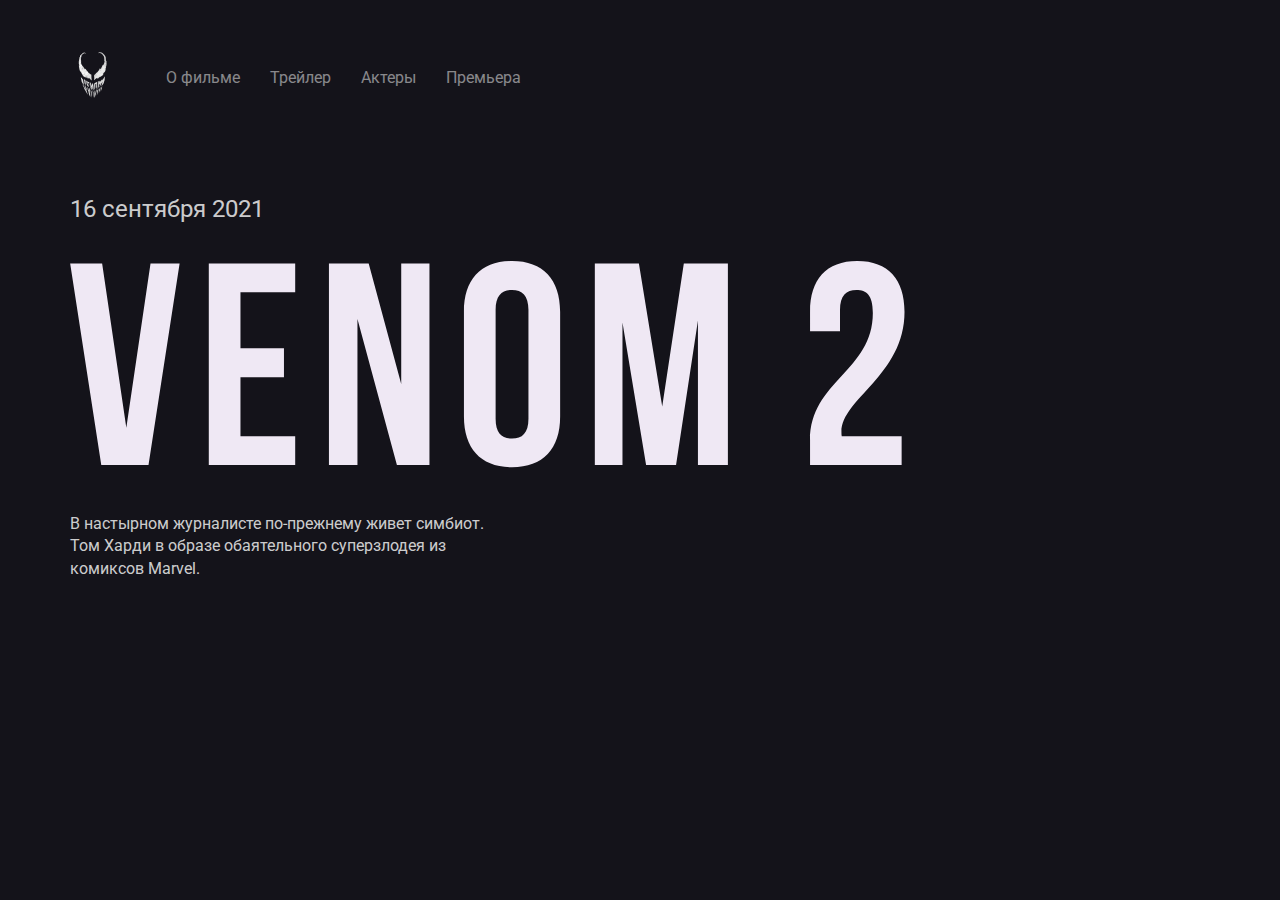
==== index.html @ c965f836 "init" ====
<!DOCTYPE html>
<html lang="ru">
<head>
  <meta charset="UTF-8">
  <meta http-equiv="X-UA-Compatible" content="IE=edge">
  <meta name="viewport" content="width=device-width, initial-scale=1.0">
  <title>Venom 2 - сайт о фильме</title>
  <link rel="preconnect" href="https://fonts.gstatic.com">
  <link href="https://fonts.googleapis.com/css2?family=Roboto:wght@400;700&display=swap" rel="stylesheet">
  <link rel="stylesheet" href="css/normalize.css">
  <link rel="stylesheet" href="css/style.css">
</head>
<body>
  <div class="conteiner">
      <header class="header">
        <a href="/" class="logo-link">
          <img width="46" height="71" src="img/logo.png" alt="logo: Venom" class="logo-image">
        </a>
        <nav class="nav">
          <ul class="nav-menu">
            <li class="nav-manu-item">
              <a href="about.html" class="nav-menu-link">О фильме</a>
            </li>
            <li class="nav-manu-item">
              <a href="trailer.html" class="nav-menu-link">Трейлер</a>
            </li>
            <li class="nav-manu-item">
              <a href="actors.html" class="nav-menu-link">Актеры</a>
            </li>
            <li class="nav-manu-item">
              <a href="premier.html" class="nav-menu-link">Премьера</a>
            </li>
          </ul>
        </nav>
      </header>
      <div class="film">
        <div class="film-text">
          <span class="film-date">
            16 сентября 2021
          </span>
          <img src="img/venom-2.svg" alt="logo: venom-2" class="film-logo">
          <p class="film-description">
            В настырном журналисте по-прежнему живет симбиот. Том Харди в образе обаятельного суперзлодея из комиксов Marvel.
          </p>
        </div>
        <!-- /.film-text -->
      </div>
      <!-- /.film -->
  </div>
  <!-- /.conteiner -->
</body>
</html>
---- css/style.css ----
body {
  background-color: #14131a;
  color: #fff;
  font-family: "Roboto", sans-serif;
}
.conteiner {
  max-width: 1140px;
  margin: auto;
}
.header {
  display: flex;
  align-items: center;
  padding-top: 40px;
  margin-bottom: 80px;
}
.logo-link {
  display: inline-block;
  margin-right: 50px;
}
.nav-menu {
  margin: 0;
  padding: 0;
  list-style: none;
  display: flex;
}
.nav-manu-item {
  margin-right: 30px;
}
.nav-menu-link {
  text-decoration: none;
  color: rgba(255, 255, 255, 0.5);
}
.film-date {
  display: block;
  font-size: 24px;
  line-height: 28px;
  margin-bottom: 38px;
  color: rgba(255, 255, 255, 0.8);
}
.film-description {
  margin-top: 40px;
  max-width: 423px;
  font-size: 16px;
  line-height: 140%;
  color: rgba(255, 255, 255, 0.8);
}
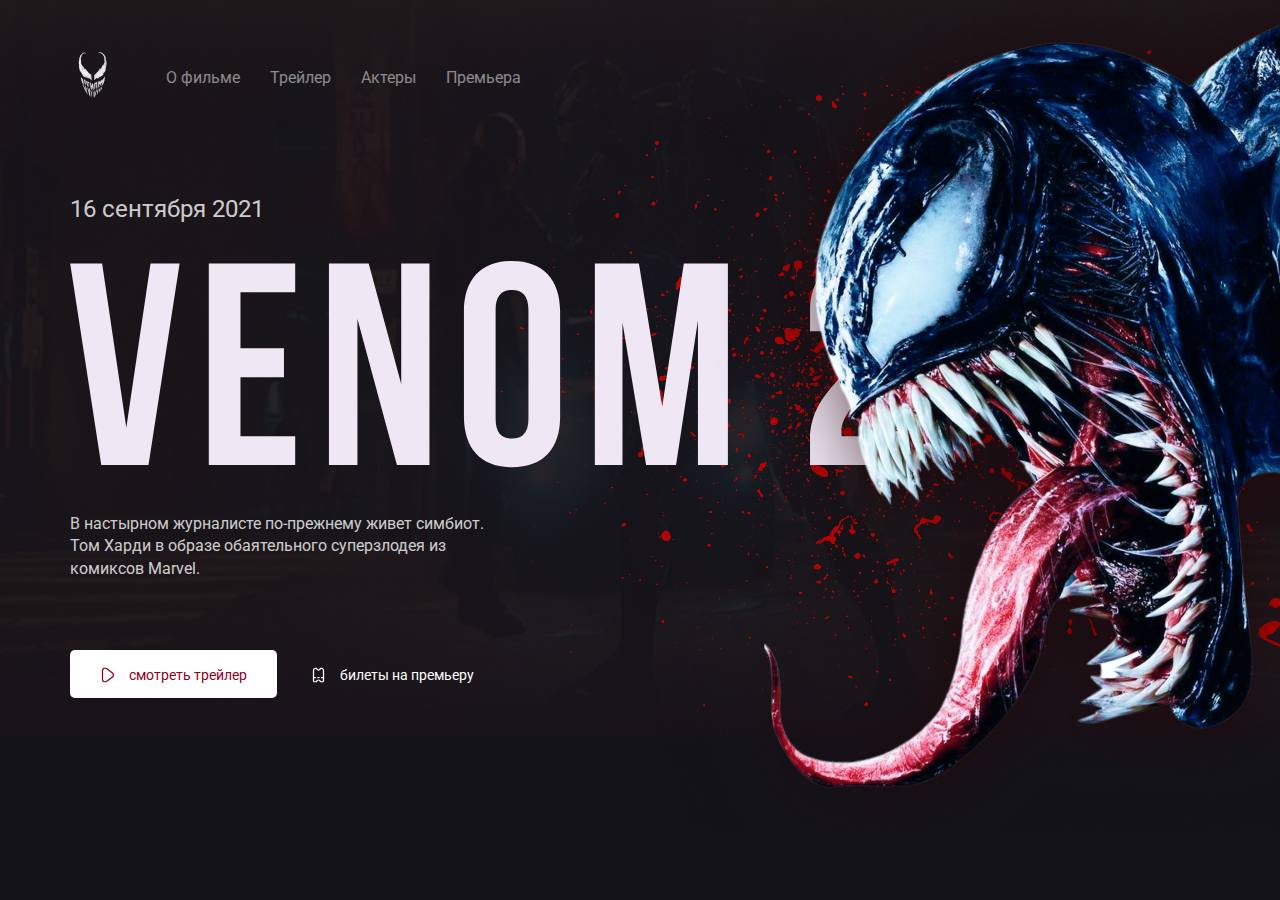
==== commit c0f65dcd: "2" ====
--- a/index.html
+++ b/index.html
@@ -10,7 +10,7 @@
   <link rel="stylesheet" href="css/normalize.css">
   <link rel="stylesheet" href="css/style.css">
 </head>
-<body>
+<body class="blood">
   <div class="conteiner">
       <header class="header">
         <a href="/" class="logo-link">
@@ -44,9 +44,21 @@
           </p>
         </div>
         <!-- /.film-text -->
+        <div class="button-group">
+          <button class="button button-primary">
+            <img width="15" src="img/play.svg" alt="icon: play" class="button-icon">
+            <span class="button-text">смотреть трейлер</span>
+          </button>
+          <a href="trailer.html" class="button button-link">
+            <img width="15" src="img/ticket.svg" alt="icon: ticket" class="button-icon">
+            <span class="button-text">билеты на премьеру</span>
+          </a>
+        </div>
+        <!-- /.button-group -->
       </div>
       <!-- /.film -->
   </div>
   <!-- /.conteiner -->
+  <img src="img/venom.png" alt="photo: venom" class="venom">
 </body>
 </html>--- a/css/style.css
+++ b/css/style.css
@@ -1,5 +1,4 @@
 body {
-  background-color: #14131a;
   color: #fff;
   font-family: "Roboto", sans-serif;
 }
@@ -44,3 +43,39 @@
   line-height: 140%;
   color: rgba(255, 255, 255, 0.8);
 }
+.button {
+  padding: 15px 30px;
+  border: none;
+  border-radius: 5px;
+  text-decoration: none;
+  cursor: pointer;
+}
+.button-text,
+.button-icon {
+  display: inline-block;
+  vertical-align: middle;
+}
+.button-text {
+  font-size: 14px;
+  line-height: 16px;
+  margin-left: 10px;
+}
+.button-primary {
+  color: #8d0019;
+  background-color: #fff;
+}
+.button-link {
+  color: #fff;
+}
+.button-group {
+  margin-top: 70px;
+}
+.venom {
+  position: absolute;
+  top: 0;
+  right: 0;
+}
+.blood {
+  background: url("../img/blood.png") no-repeat top right,
+    url("../img/background.jpg") no-repeat center center / 100%, #14131a;
+}
